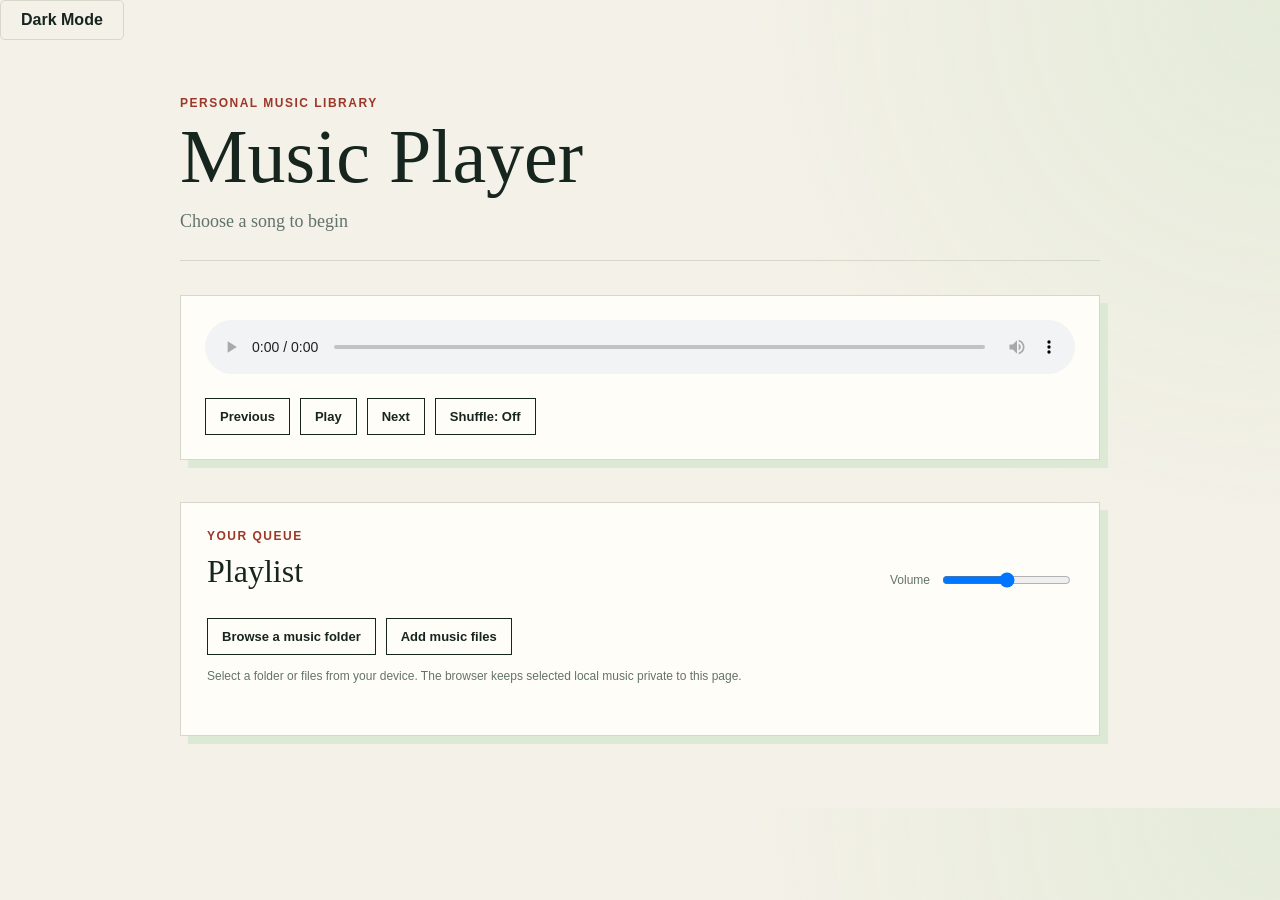
==== src/main/index.html @ 44d4863a "Rename src/main/webapp/index.html to src/main/index.html" ====
<!doctype html>
<html lang="en">
<head>
  <meta charset="utf-8">
  <meta name="viewport" content="width=device-width, initial-scale=1">
  <title>Music Player</title>
  <button type="button" class="color-btn" onclick="changeColor()">Dark Mode</button>
    <script>
    function changeColor() {
        // Toggle the entire dark-mode component architecture switch seamlessly
        document.body.classList.toggle('dark-mode');
    }
    </script>
  <!-- <link rel="stylesheet" href="src\main\resources\styles.css"> -->
  <link rel="stylesheet" href="resources\styles.css">
</head>
<body>
  <main class="player-shell">
    <header>
      <p class="eyebrow">PERSONAL MUSIC LIBRARY</p>
      <h1>Music Player</h1>
      <p class="now-playing" id="nowPlaying">Choose a song to begin</p>
    </header>

    <section class="player-panel" aria-label="Music player">
      <audio id="audio" controls preload="metadata"></audio>
      <div class="controls">
        <button id="previousButton" type="button">Previous</button>
        <button id="playButton" type="button">Play</button>
        <button id="nextButton" type="button">Next</button>
        <button id="shuffleButton" type="button" aria-pressed="false">Shuffle: Off</button>
      </div>
    </section>

    <section class="library-panel">
      <div class="section-heading">
        <div>
          <p class="eyebrow">YOUR QUEUE</p>
          <h2>Playlist</h2>
        </div>
        <label class="volume-control">Volume
          <input id="volume" type="range" min="0" max="1" step="0.01" value="0.5">
        </label>
      </div>

      <div class="file-tools">
        <label class="folder-picker">
          <span>Browse a music folder</span>
          <input id="folderInput" type="file" accept="audio/*" webkitdirectory directory multiple>
        </label>
        <label class="file-picker">
          <span>Add music files</span>
          <input id="fileInput" type="file" accept="audio/*" multiple>
        </label>
      </div>
      <p class="help-text">Select a folder or files from your device. The browser keeps selected local music private to this page.</p>

      <!-- Updated playlist container to handle title and duration child nodes -->
      <ol id="playlist" class="playlist" aria-label="Playlist">
        <!-- 
          Your app.js script will dynamically inject items matching this structure:
          <li class="playlist-item">
            <span class="track-title">Song Title Name</span>
            <span class="track-duration">03:45</span>
          </li>
        -->
      </ol>
      <p id="emptyMessage" class="empty-message" hidden>No songs loaded yet.</p>
    </section>
  </main>
  <script src="app.js"></script>
</body>
</html>
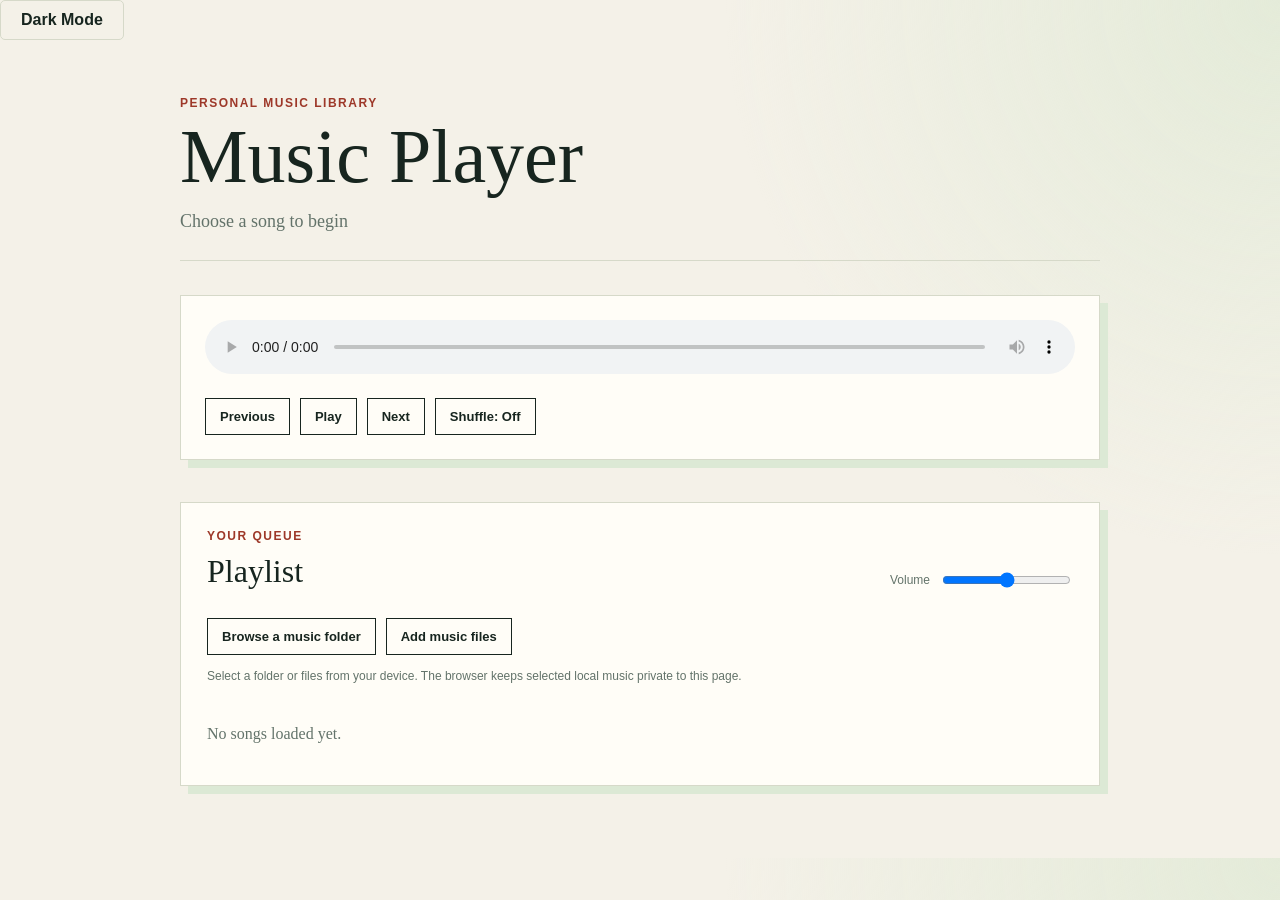
==== commit 6a3d3aa5: "fixed app.js and add favicon to html" ====
--- a/src/main/index.html
+++ b/src/main/index.html
@@ -3,6 +3,7 @@
 <head>
   <meta charset="utf-8">
   <meta name="viewport" content="width=device-width, initial-scale=1">
+  <link rel="icon" type="image/x-icon" href="resources/myIcon.ico">
   <title>Music Player</title>
   <button type="button" class="color-btn" onclick="changeColor()">Dark Mode</button>
     <script>
@@ -68,6 +69,6 @@
       <p id="emptyMessage" class="empty-message" hidden>No songs loaded yet.</p>
     </section>
   </main>
-  <script src="app.js"></script>
+  <script src="resources/app.js"></script>
 </body>
 </html>
